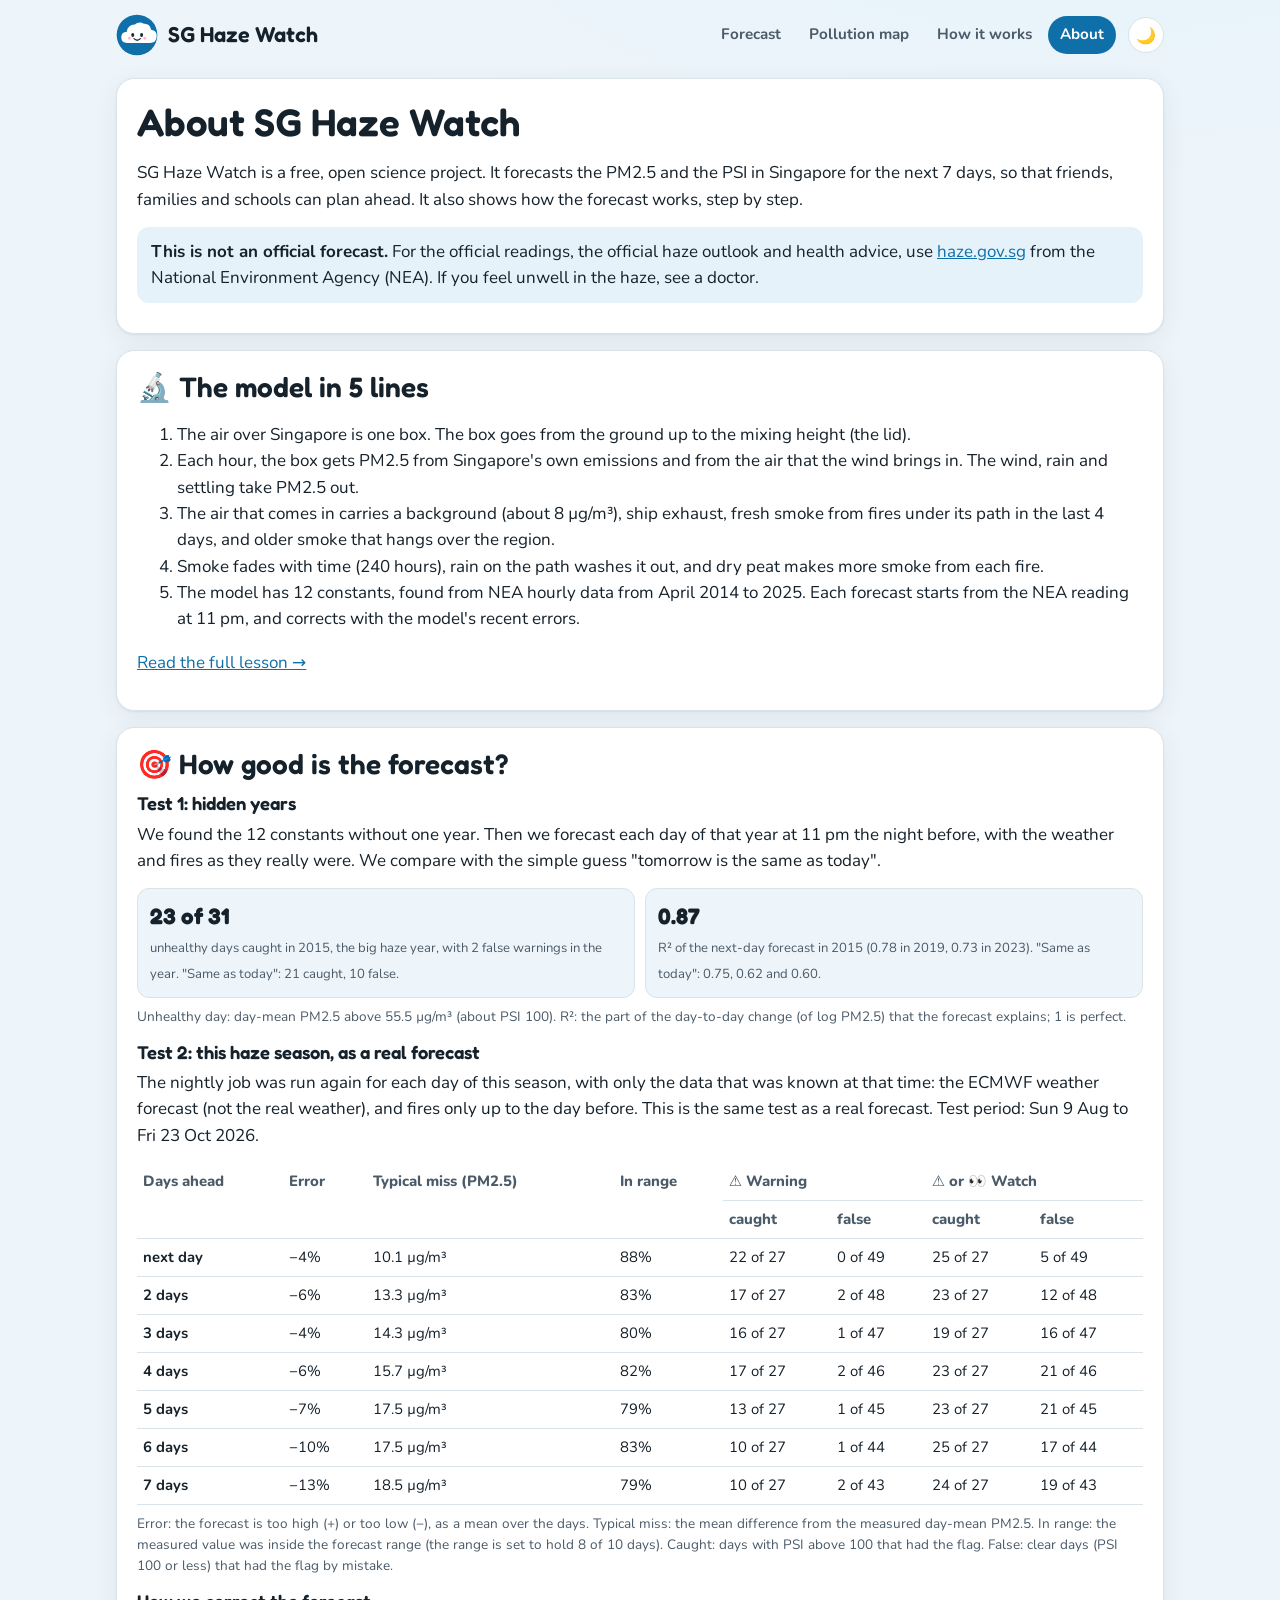
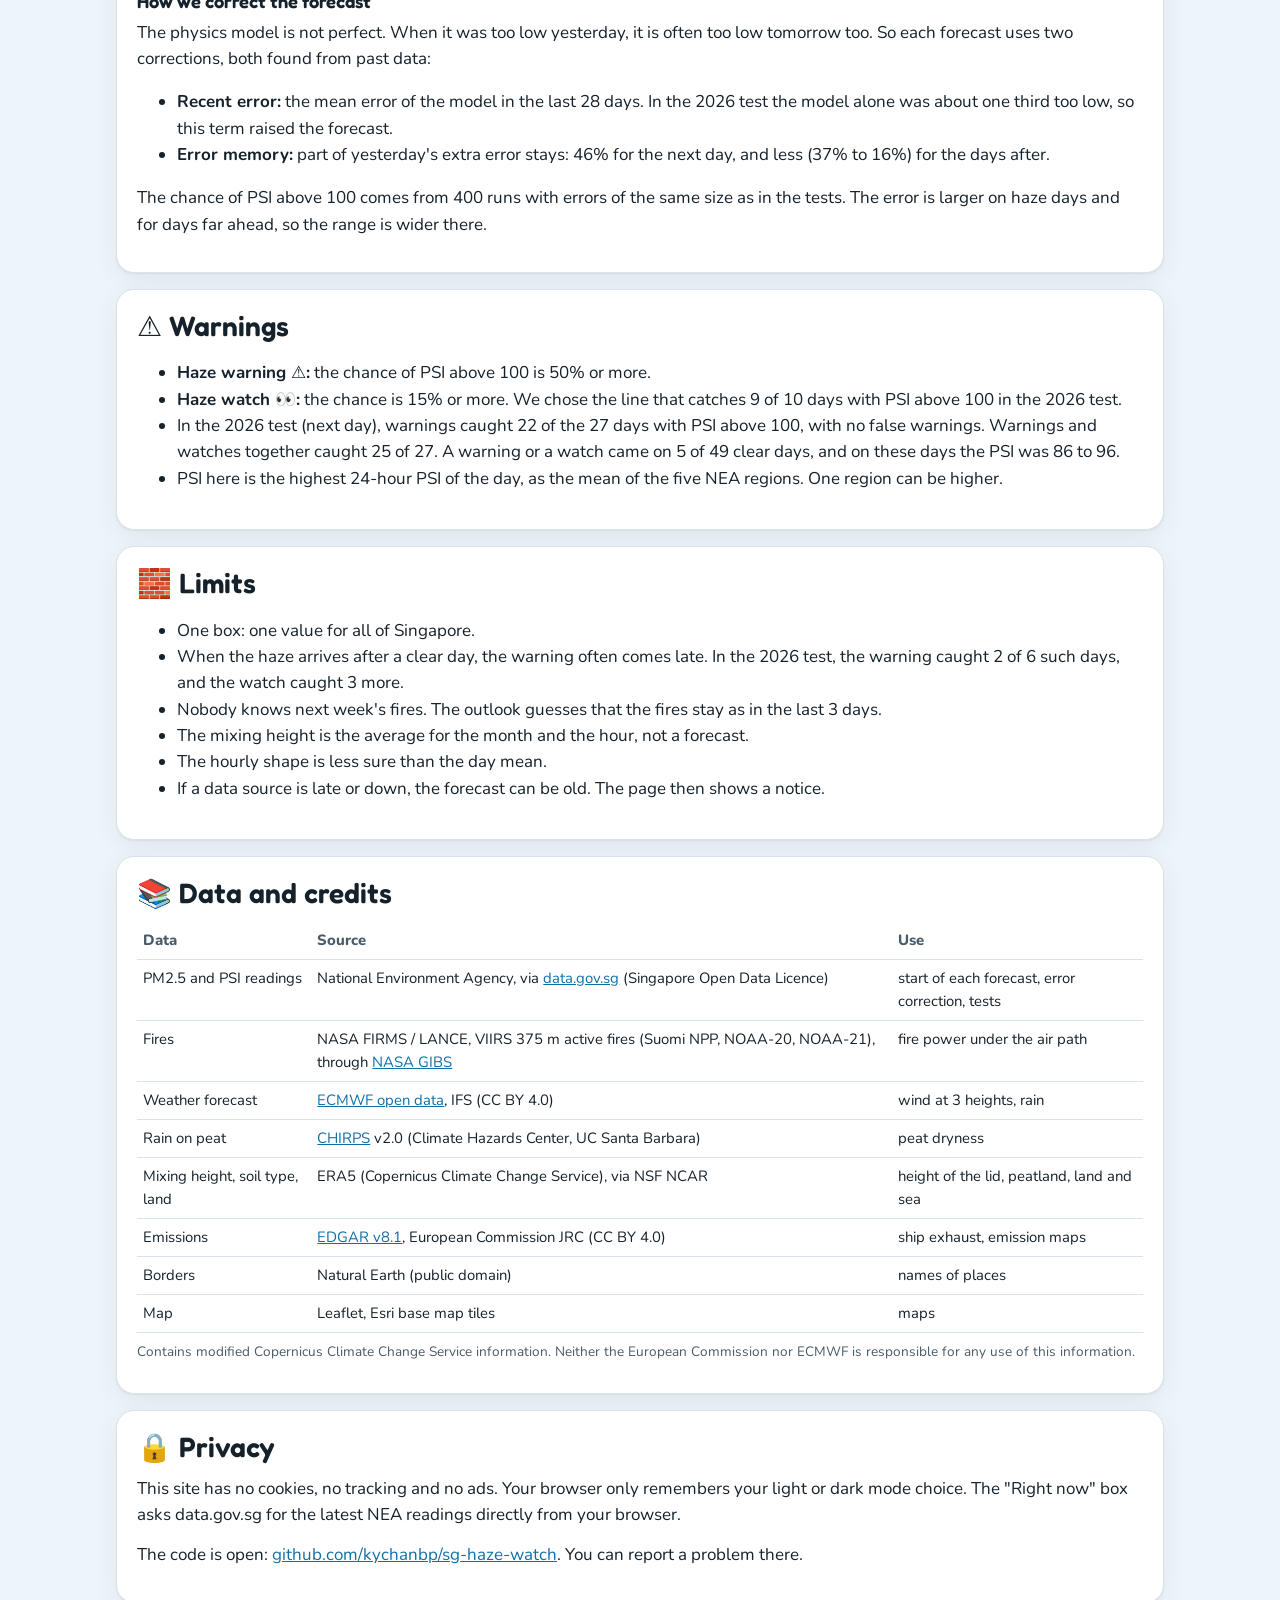
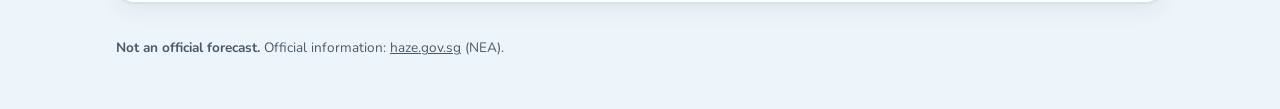
==== site/about.html @ fb923bd1 "Add SG Haze Watch: nightly haze forecast site for Singapore A static website and a nightly job that " ====
<!doctype html>
<html lang="en">
<head>
<meta charset="utf-8">
<meta name="viewport" content="width=device-width, initial-scale=1">
<title>About · SG Haze Watch</title>
<meta name="description" content="About SG Haze Watch: the data, the physics model, how good the forecast is, and its limits.">
<meta property="og:title" content="About SG Haze Watch">
<meta property="og:image" content="https://kychanbp.github.io/sg-haze-watch/data/og.png">
<meta name="theme-color" content="#0f6fa8">
<link rel="icon" href="assets/icon.svg" type="image/svg+xml">
<link rel="manifest" href="manifest.webmanifest">
<link rel="preconnect" href="https://fonts.googleapis.com">
<link rel="preconnect" href="https://fonts.gstatic.com" crossorigin>
<link href="https://fonts.googleapis.com/css2?family=Fredoka:wght@500;600&family=Nunito:wght@400;600;700;800&display=swap" rel="stylesheet">
<link rel="stylesheet" href="assets/style.css">
</head>
<body>
<div class="wrap">
  <header class="top">
    <a class="logo" href="./"><img src="assets/icon.svg" alt="" width="42" height="42"><b>SG Haze Watch</b></a>
    <nav class="nav">
      <a href="./">Forecast</a>
      <a href="map.html">Pollution map</a>
      <a href="learn.html">How it works</a>
      <a href="about.html" class="on">About</a>
    </nav>
    <button class="theme-btn" type="button" aria-label="Switch light or dark mode">🌙</button>
  </header>

  <main>
    <section class="card">
      <h1>About SG Haze Watch</h1>
      <p>SG Haze Watch is a free, open science project. It forecasts the PM2.5 and the PSI in Singapore for the next 7 days, so that friends, families and schools can plan ahead. It also shows how the forecast works, step by step.</p>
      <div class="callout"><b>This is not an official forecast.</b> For the official readings, the official haze outlook and health advice, use <a href="https://www.haze.gov.sg/">haze.gov.sg</a> from the National Environment Agency (NEA). If you feel unwell in the haze, see a doctor.</div>
    </section>

    <section class="card">
      <h2>🔬 The model in 5 lines</h2>
      <ol>
        <li>The air over Singapore is one box. The box goes from the ground up to the mixing height (the lid).</li>
        <li>Each hour, the box gets PM2.5 from Singapore's own emissions and from the air that the wind brings in. The wind, rain and settling take PM2.5 out.</li>
        <li>The air that comes in carries a background (about 8 µg/m³), ship exhaust, fresh smoke from fires under its path in the last 4 days, and older smoke that hangs over the region.</li>
        <li>Smoke fades with time (240 hours), rain on the path washes it out, and dry peat makes more smoke from each fire.</li>
        <li>The model has 12 constants, found from NEA hourly data from April 2014 to 2025. Each forecast starts from the NEA reading at 11 pm, and corrects with the model's recent errors.</li>
      </ol>
      <p><a href="learn.html">Read the full lesson →</a></p>
    </section>

    <section class="card" id="skill">
      <h2>🎯 How good is the forecast?</h2>
      <h3>Test 1: hidden years</h3>
      <p>We found the 12 constants without one year. Then we forecast each day of that year at 11 pm the night before, with the weather and fires as they really were. We compare with the simple guess "tomorrow is the same as today".</p>
      <div class="kv">
        <div><b>23 of 31</b><span>unhealthy days caught in 2015, the big haze year, with 2 false warnings in the year. "Same as today": 21 caught, 10 false.</span></div>
        <div><b>0.87</b><span>R² of the next-day forecast in 2015 (0.78 in 2019, 0.73 in 2023). "Same as today": 0.75, 0.62 and 0.60.</span></div>
      </div>
      <p class="small" style="margin-top:8px">Unhealthy day: day-mean PM2.5 above 55.5 µg/m³ (about PSI 100). R²: the part of the day-to-day change (of log PM2.5) that the forecast explains; 1 is perfect.</p>
      <h3 style="margin-top:14px">Test 2: this haze season, as a real forecast</h3>
      <p id="skill-intro">The nightly job was run again for each day of this season, with only the data that was known at that time: the ECMWF weather forecast (not the real weather), and fires only up to the day before. This is the same test as a real forecast.</p>
      <div class="tablewrap"><table class="simple" id="skill-table"><tr><td>Loading…</td></tr></table></div>
      <p class="small" style="margin-top:8px">Error: the forecast is too high (+) or too low (−), as a mean over the days. Typical miss: the mean difference from the measured day-mean PM2.5. In range: the measured value was inside the forecast range (the range is set to hold 8 of 10 days). Caught: days with PSI above 100 that had the flag. False: clear days (PSI 100 or less) that had the flag by mistake.</p>
      <h3 style="margin-top:14px">How we correct the forecast</h3>
      <p>The physics model is not perfect. When it was too low yesterday, it is often too low tomorrow too. So each forecast uses two corrections, both found from past data:</p>
      <ul>
        <li><b>Recent error:</b> the mean error of the model in the last 28 days. In the 2026 test the model alone was about one third too low, so this term raised the forecast.</li>
        <li><b>Error memory:</b> part of yesterday's extra error stays: 46% for the next day, and less (37% to 16%) for the days after.</li>
      </ul>
      <p>The chance of PSI above 100 comes from 400 runs with errors of the same size as in the tests. The error is larger on haze days and for days far ahead, so the range is wider there.</p>
    </section>

    <section class="card">
      <h2>⚠️ Warnings</h2>
      <ul>
        <li><b>Haze warning ⚠️:</b> the chance of PSI above 100 is 50% or more.</li>
        <li><b>Haze watch 👀:</b> the chance is <span id="pwatch">15%</span> or more. We chose the line that catches 9 of 10 days with PSI above 100 in the 2026 test.</li>
        <li id="flag-test" hidden></li>
        <li>PSI here is the highest 24-hour PSI of the day, as the mean of the five NEA regions. One region can be higher.</li>
      </ul>
    </section>

    <section class="card">
      <h2>🧱 Limits</h2>
      <ul>
        <li>One box: one value for all of Singapore.</li>
        <li id="onset">When the haze arrives after a clear day, the warning often comes late.</li>
        <li>Nobody knows next week's fires. The outlook guesses that the fires stay as in the last 3 days.</li>
        <li>The mixing height is the average for the month and the hour, not a forecast.</li>
        <li>The hourly shape is less sure than the day mean.</li>
        <li>If a data source is late or down, the forecast can be old. The page then shows a notice.</li>
      </ul>
    </section>

    <section class="card">
      <h2>📚 Data and credits</h2>
      <div class="tablewrap"><table class="simple">
        <tr><th>Data</th><th>Source</th><th>Use</th></tr>
        <tr><td>PM2.5 and PSI readings</td><td>National Environment Agency, via <a href="https://data.gov.sg">data.gov.sg</a> (Singapore Open Data Licence)</td><td>start of each forecast, error correction, tests</td></tr>
        <tr><td>Fires</td><td>NASA FIRMS / LANCE, VIIRS 375 m active fires (Suomi NPP, NOAA-20, NOAA-21), through <a href="https://earthdata.nasa.gov/gibs">NASA GIBS</a></td><td>fire power under the air path</td></tr>
        <tr><td>Weather forecast</td><td><a href="https://www.ecmwf.int/en/forecasts/datasets/open-data">ECMWF open data</a>, IFS (CC BY 4.0)</td><td>wind at 3 heights, rain</td></tr>
        <tr><td>Rain on peat</td><td><a href="https://www.chc.ucsb.edu/data/chirps">CHIRPS</a> v2.0 (Climate Hazards Center, UC Santa Barbara)</td><td>peat dryness</td></tr>
        <tr><td>Mixing height, soil type, land</td><td>ERA5 (Copernicus Climate Change Service), via NSF NCAR</td><td>height of the lid, peatland, land and sea</td></tr>
        <tr><td>Emissions</td><td><a href="https://edgar.jrc.ec.europa.eu/">EDGAR v8.1</a>, European Commission JRC (CC BY 4.0)</td><td>ship exhaust, emission maps</td></tr>
        <tr><td>Borders</td><td>Natural Earth (public domain)</td><td>names of places</td></tr>
        <tr><td>Map</td><td>Leaflet, Esri base map tiles</td><td>maps</td></tr>
      </table></div>
      <p class="small" style="margin-top:8px">Contains modified Copernicus Climate Change Service information. Neither the European Commission nor ECMWF is responsible for any use of this information.</p>
    </section>

    <section class="card">
      <h2>🔒 Privacy</h2>
      <p>This site has no cookies, no tracking and no ads. Your browser only remembers your light or dark mode choice. The "Right now" box asks data.gov.sg for the latest NEA readings directly from your browser.</p>
      <p>The code is open: <a href="https://github.com/kychanbp/sg-haze-watch">github.com/kychanbp/sg-haze-watch</a>. You can report a problem there.</p>
    </section>
  </main>

  <footer class="foot"><p><b>Not an official forecast.</b> Official information: <a href="https://www.haze.gov.sg/">haze.gov.sg</a> (NEA).</p></footer>
</div>
<script src="assets/common.js"></script>
<script src="assets/about.js"></script>
</body>
</html>
---- site/assets/style.css ----
/* SG Haze Watch: shared styles. Colour tokens first; dark mode follows the device, or data-theme on <html>. */
:root {
  --bg: #eef5fa;
  --bg2: #ffffff;
  --card: #ffffff;
  --ink: #15212b;
  --ink2: #4a5a68;
  --ink3: #7b8b98;
  --line: #d9e3ea;
  --brand: #0f6fa8;
  --brand2: #e6f2fa;
  --good: #2e9e5b;
  --moderate: #d9a21b;
  --unhealthy: #e8702a;
  --very-unhealthy: #d23a3a;
  --hazardous: #7d3cc8;
  --fresh: #e8702a;
  --old: #b5651d;
  --local: #6c5ce7;
  --ship: #1e88c7;
  --background: #9aa8b3;
  --shadow: 0 1px 2px rgba(20, 40, 60, .06), 0 6px 24px rgba(20, 40, 60, .07);
  --radius: 18px;
  --font-head: "Fredoka", "Nunito", system-ui, sans-serif;
  --font-body: "Nunito", system-ui, -apple-system, "Segoe UI", sans-serif;
  color-scheme: light;
}
@media (prefers-color-scheme: dark) {
  :root:not([data-theme="light"]) {
    --bg: #0d1620; --bg2: #121e2a; --card: #16232f; --ink: #e8eef3; --ink2: #b3c0cb; --ink3: #8596a4;
    --line: #26384a; --brand: #5bb6ea; --brand2: #15324a; --background: #6f808e;
    --shadow: 0 1px 2px rgba(0, 0, 0, .3), 0 6px 24px rgba(0, 0, 0, .25); color-scheme: dark;
  }
}
:root[data-theme="dark"] {
  --bg: #0d1620; --bg2: #121e2a; --card: #16232f; --ink: #e8eef3; --ink2: #b3c0cb; --ink3: #8596a4;
  --line: #26384a; --brand: #5bb6ea; --brand2: #15324a; --background: #6f808e;
  --shadow: 0 1px 2px rgba(0, 0, 0, .3), 0 6px 24px rgba(0, 0, 0, .25); color-scheme: dark;
}

* { box-sizing: border-box; }
html { -webkit-text-size-adjust: 100%; }
body {
  margin: 0; background: var(--bg); color: var(--ink); font-family: var(--font-body); font-size: 17px; line-height: 1.55;
  background-image: radial-gradient(1200px 500px at 85% -120px, var(--brand2), transparent 70%);
  background-repeat: no-repeat;
}
a { color: var(--brand); }
h1, h2, h3 { font-family: var(--font-head); font-weight: 600; line-height: 1.2; margin: 0 0 .4em; }
h1 { font-size: clamp(1.7rem, 4.5vw, 2.4rem); }
h2 { font-size: clamp(1.3rem, 3.4vw, 1.75rem); }
h3 { font-size: 1.15rem; }
p { margin: 0 0 .8em; }
small, .small { font-size: .85rem; color: var(--ink2); }
.muted { color: var(--ink2); }
.wrap { max-width: 1080px; margin: 0 auto; padding: 0 16px; }

/* header and nav */
.top { display: flex; align-items: center; gap: 12px; padding: 14px 0 6px; flex-wrap: wrap; }
.logo { display: flex; align-items: center; gap: 10px; text-decoration: none; color: var(--ink); }
.logo svg { width: 42px; height: 42px; }
.logo b { font-family: var(--font-head); font-size: 1.35rem; font-weight: 600; }
.nav { margin-left: auto; display: flex; gap: 4px; flex-wrap: wrap; }
.nav a { text-decoration: none; color: var(--ink2); padding: 7px 12px; border-radius: 999px; font-weight: 700; font-size: .95rem; }
.nav a:hover { background: var(--brand2); color: var(--brand); }
.nav a.on { background: var(--brand); color: #fff; }
.theme-btn { border: 1px solid var(--line); background: var(--card); color: var(--ink2); border-radius: 999px; width: 36px; height: 36px; cursor: pointer; font-size: 1rem; }

/* cards */
.card { background: var(--card); border-radius: var(--radius); box-shadow: var(--shadow); padding: 20px; margin: 16px 0; border: 1px solid var(--line); }
.card h2 { display: flex; align-items: center; gap: 8px; }
.grid2 { display: grid; grid-template-columns: 1fr 1fr; gap: 16px; }
@media (max-width: 760px) { .grid2 { grid-template-columns: 1fr; } }
.kicker { font-size: .8rem; font-weight: 800; letter-spacing: .08em; text-transform: uppercase; color: var(--ink3); margin-bottom: 4px; }

/* hero */
.hero { display: grid; grid-template-columns: 200px 1fr; gap: 22px; align-items: center; }
@media (max-width: 640px) { .hero { grid-template-columns: 1fr; text-align: center; } .hero .mascot { margin: 0 auto; } }
.mascot { width: 190px; height: 190px; }
.mascot svg { width: 100%; height: 100%; overflow: visible; }
.bignum { font-family: var(--font-head); font-size: clamp(3.4rem, 11vw, 5.2rem); font-weight: 600; line-height: 1; }
.pill { display: inline-block; padding: 4px 12px; border-radius: 999px; font-weight: 800; font-size: .9rem; color: #fff; }
.b-good { background: var(--good); } .b-moderate { background: var(--moderate); } .b-unhealthy { background: var(--unhealthy); }
.b-very-unhealthy { background: var(--very-unhealthy); } .b-hazardous { background: var(--hazardous); }
.t-good { color: var(--good); } .t-moderate { color: var(--moderate); } .t-unhealthy { color: var(--unhealthy); }
.t-very-unhealthy { color: var(--very-unhealthy); } .t-hazardous { color: var(--hazardous); }
.facts { display: flex; flex-wrap: wrap; gap: 8px 18px; margin: 10px 0 4px; color: var(--ink2); }
.facts b { color: var(--ink); }
@media (max-width: 640px) { .facts { justify-content: center; } }

/* warning banner */
.banner { border-radius: 14px; padding: 14px 16px; margin: 14px 0 0; display: flex; gap: 12px; align-items: flex-start; font-weight: 600; }
.banner .ico { font-size: 1.6rem; line-height: 1; }
.banner.warn { background: color-mix(in srgb, var(--unhealthy) 16%, var(--card)); border: 2px solid var(--unhealthy); }
.banner.watch { background: color-mix(in srgb, var(--moderate) 16%, var(--card)); border: 2px solid var(--moderate); }
.banner.none { background: color-mix(in srgb, var(--good) 12%, var(--card)); border: 2px solid var(--good); }
.banner p { margin: 2px 0 0; font-weight: 500; }

/* chance meter */
.meter { height: 14px; border-radius: 999px; background: var(--brand2); overflow: hidden; position: relative; }
.meter > i { position: absolute; left: 0; top: 0; bottom: 0; border-radius: 999px; }
.meter-row { display: grid; grid-template-columns: auto 1fr auto; gap: 10px; align-items: center; margin-top: 10px; }

/* buttons */
.btn { display: inline-flex; align-items: center; gap: 6px; border: 0; border-radius: 999px; padding: 9px 16px; font-weight: 800; font-family: var(--font-body); font-size: .95rem; cursor: pointer; text-decoration: none; }
.btn.primary { background: var(--brand); color: #fff; }
.btn.ghost { background: var(--brand2); color: var(--brand); }
.btns { display: flex; gap: 8px; flex-wrap: wrap; margin-top: 14px; }
@media (max-width: 640px) { .btns { justify-content: center; } }

/* now strip */
.now { display: flex; flex-wrap: wrap; gap: 10px; align-items: center; }
.reg { background: var(--bg); border: 1px solid var(--line); border-radius: 12px; padding: 6px 10px; min-width: 92px; text-align: center; }
.reg b { display: block; font-family: var(--font-head); font-size: 1.35rem; }
.reg span { font-size: .78rem; color: var(--ink2); text-transform: capitalize; }

/* 7-day outlook */
.days { display: grid; grid-template-columns: repeat(7, minmax(118px, 1fr)); gap: 10px; overflow-x: auto; padding-bottom: 6px; scroll-snap-type: x mandatory; }
.day { background: var(--bg); border: 1px solid var(--line); border-radius: 14px; padding: 12px 10px; text-align: center; scroll-snap-align: start; position: relative; }
.day.sel { outline: 3px solid var(--brand); }
.day .dname { font-weight: 800; }
.day .ddate { font-size: .8rem; color: var(--ink2); }
.day .mini { width: 64px; height: 64px; margin: 6px auto 2px; }
.day .psi { font-family: var(--font-head); font-size: 1.7rem; font-weight: 600; line-height: 1.1; }
.day .range { font-size: .78rem; color: var(--ink2); }
.day .chance { font-size: .8rem; margin-top: 6px; }
.day .stars { font-size: .7rem; letter-spacing: 1px; color: var(--moderate); margin-top: 4px; }
.day .flag { position: absolute; top: 8px; right: 8px; font-size: .95rem; }
.bar { height: 8px; border-radius: 999px; background: var(--line); margin: 8px 4px 2px; position: relative; }
.bar i { position: absolute; top: 0; bottom: 0; border-radius: 999px; }
.bar b { position: absolute; top: -3px; width: 4px; height: 14px; background: var(--ink); border-radius: 2px; }

/* parts bar */
.parts { display: flex; height: 26px; border-radius: 999px; overflow: hidden; margin: 10px 0; }
.parts i { display: block; height: 100%; }
.legend { display: flex; flex-wrap: wrap; gap: 6px 14px; font-size: .9rem; }
.legend span { display: inline-flex; align-items: center; gap: 6px; }
.legend i { width: 12px; height: 12px; border-radius: 3px; display: inline-block; }

/* charts */
.chart { width: 100%; height: auto; display: block; }
.chart text { font-family: var(--font-body); font-size: 11px; }
.chart text:not([fill]) { fill: var(--ink2); }
.chart .axis line, .chart .axis path { stroke: var(--line); }
.tip { position: fixed; pointer-events: none; background: var(--ink); color: var(--bg2); padding: 6px 9px; border-radius: 8px; font-size: .82rem; z-index: 50; opacity: 0; transition: opacity .1s; max-width: 260px; }

/* map */
.mapbox { height: 420px; border-radius: 14px; overflow: hidden; border: 1px solid var(--line); }
.leaflet-container { font-family: var(--font-body); background: var(--bg2); }
.layer-list { display: grid; gap: 6px; }
.layer-list label { display: flex; gap: 8px; align-items: flex-start; background: var(--bg); border: 1px solid var(--line); border-radius: 12px; padding: 8px 10px; cursor: pointer; }
.layer-list input { margin-top: 5px; }
.layer-list b { display: block; }
.layer-list small { display: none; }
.layer-list label.on small { display: block; }
@media (min-width: 861px) { .mapgrid aside.layer-list { max-height: min(72vh, 620px); overflow-y: auto; padding-right: 4px; } }

/* learn page */
.lesson { counter-reset: step; }
.lesson .card > h2::before { counter-increment: step; content: counter(step); display: inline-grid; place-items: center; width: 34px; height: 34px; border-radius: 50%; background: var(--brand); color: #fff; font-size: 1rem; flex: none; }
.eq { font-family: "Cambria Math", "STIX Two Math", Georgia, serif; font-size: 1.15rem; background: var(--bg); border: 1px solid var(--line); border-radius: 12px; padding: 12px 14px; overflow-x: auto; white-space: nowrap; }
.term { border-radius: 6px; padding: 0 4px; }
.slider { display: grid; grid-template-columns: 150px 1fr 70px; gap: 10px; align-items: center; margin: 6px 0; }
@media (max-width: 560px) { .slider { grid-template-columns: 1fr 70px; } .slider label { grid-column: 1 / -1; } }
.slider input[type=range] { width: 100%; accent-color: var(--brand); }
.slider output { font-weight: 800; text-align: right; }
.quiz .q { margin: 12px 0; }
.quiz button { margin: 4px 6px 4px 0; border: 1px solid var(--line); background: var(--bg); color: var(--ink); border-radius: 10px; padding: 7px 12px; cursor: pointer; font-family: var(--font-body); font-size: .95rem; }
.quiz button.ok { background: color-mix(in srgb, var(--good) 22%, var(--card)); border-color: var(--good); }
.quiz button.no { background: color-mix(in srgb, var(--very-unhealthy) 18%, var(--card)); border-color: var(--very-unhealthy); }
.quiz .why { display: none; color: var(--ink2); font-size: .92rem; }
.quiz .q.done .why { display: block; }
table.simple { border-collapse: collapse; width: 100%; font-size: .93rem; }
table.simple th, table.simple td { border-bottom: 1px solid var(--line); padding: 7px 6px; text-align: left; vertical-align: top; }
table.simple th { color: var(--ink2); font-weight: 800; }
.tablewrap { overflow-x: auto; }
#skill-table td { white-space: nowrap; }
.callout { background: var(--brand2); border-radius: 12px; padding: 12px 14px; margin: 10px 0; }
.foot { color: var(--ink2); font-size: .85rem; padding: 18px 0 40px; }
.foot a { color: var(--ink2); }
.stale { background: color-mix(in srgb, var(--moderate) 18%, var(--card)); border: 1px solid var(--moderate); border-radius: 12px; padding: 8px 12px; margin-top: 10px; font-size: .92rem; display: none; }
.sr { position: absolute; width: 1px; height: 1px; overflow: hidden; clip: rect(0 0 0 0); }

/* pollution map page */
.mapgrid { display: grid; grid-template-columns: 1fr 300px; gap: 14px; align-items: start; }
@media (max-width: 860px) { .mapgrid { grid-template-columns: 1fr; } }
.mapgrid .mapbox { height: min(72vh, 620px); }
@media (max-width: 860px) { .mapgrid .mapbox { height: 430px; } }
.layer-list h3 { font-size: .8rem; font-weight: 800; letter-spacing: .06em; text-transform: uppercase; color: var(--ink3); margin: 8px 0 0; font-family: var(--font-body); }
.layer-list label.on { border-color: var(--brand); background: var(--brand2); }
.layer-list .sw { width: 14px; height: 14px; border-radius: 4px; flex: none; margin-top: 5px; }
.ramp { height: 10px; border-radius: 999px; margin: 6px 0 2px; }
.ramp-lab { display: flex; justify-content: space-between; font-size: .75rem; color: var(--ink2); }
.chips { display: flex; flex-wrap: wrap; gap: 6px; margin: 6px 0 10px; }
.chip { border: 1px solid var(--line); background: var(--bg); color: var(--ink); border-radius: 999px; padding: 5px 12px; font-weight: 700; font-size: .88rem; cursor: pointer; font-family: var(--font-body); }
.chip.on { background: var(--brand); border-color: var(--brand); color: #fff; }
.daylabel { background: var(--card); color: var(--ink); border: 1px solid var(--line); border-radius: 8px; font-weight: 700; padding: 1px 6px; box-shadow: none; }
.daylabel::before { display: none; }
.sideview { width: 100%; height: auto; display: block; color: var(--ink); }
.sideview text { font-family: var(--font-body); }
.sv-ctl { display: flex; align-items: center; gap: 12px; flex-wrap: wrap; margin: 10px 0 4px; }
.sv-ctl input[type=range] { flex: 1; min-width: 160px; accent-color: var(--brand); }
.sv-ctl b { min-width: 52px; font-family: var(--font-head); font-size: 1.2rem; }
.sv-read { display: flex; flex-wrap: wrap; gap: 6px 18px; color: var(--ink2); margin: 4px 0; }
.sv-read b { color: var(--ink); }
.stack { display: grid; grid-template-columns: 74px 1fr 56px; gap: 8px; align-items: center; margin: 5px 0; font-size: .88rem; }
.stack .parts { margin: 0; height: 20px; }
.stack .tot { text-align: right; font-weight: 800; }
.kv { display: grid; grid-template-columns: repeat(auto-fit, minmax(150px, 1fr)); gap: 10px; }
.kv div { background: var(--bg); border: 1px solid var(--line); border-radius: 12px; padding: 10px 12px; }
.kv b { display: block; font-family: var(--font-head); font-size: 1.4rem; }
.kv span { font-size: .82rem; color: var(--ink2); }
.leaflet-image-layer.pix { image-rendering: pixelated; image-rendering: crisp-edges; }

.sv-grid { display: grid; grid-template-columns: 610fr 275fr; gap: 10px; align-items: start; }
@media (max-width: 640px) { .sv-grid { grid-template-columns: 1fr; } .sv-temp { max-width: 230px; margin: 0 auto; } }

/* phones */
@media (max-width: 640px) {
  .top { gap: 8px; }
  .theme-btn { margin-left: auto; }
  .nav { order: 3; width: 100%; margin-left: 0; flex-wrap: nowrap; overflow-x: auto; scrollbar-width: none; }
  .nav a { white-space: nowrap; padding: 6px 9px; font-size: .85rem; }
  .card { padding: 16px; }
  .banner { text-align: left; }
  .chart text { font-size: 16px; }
}
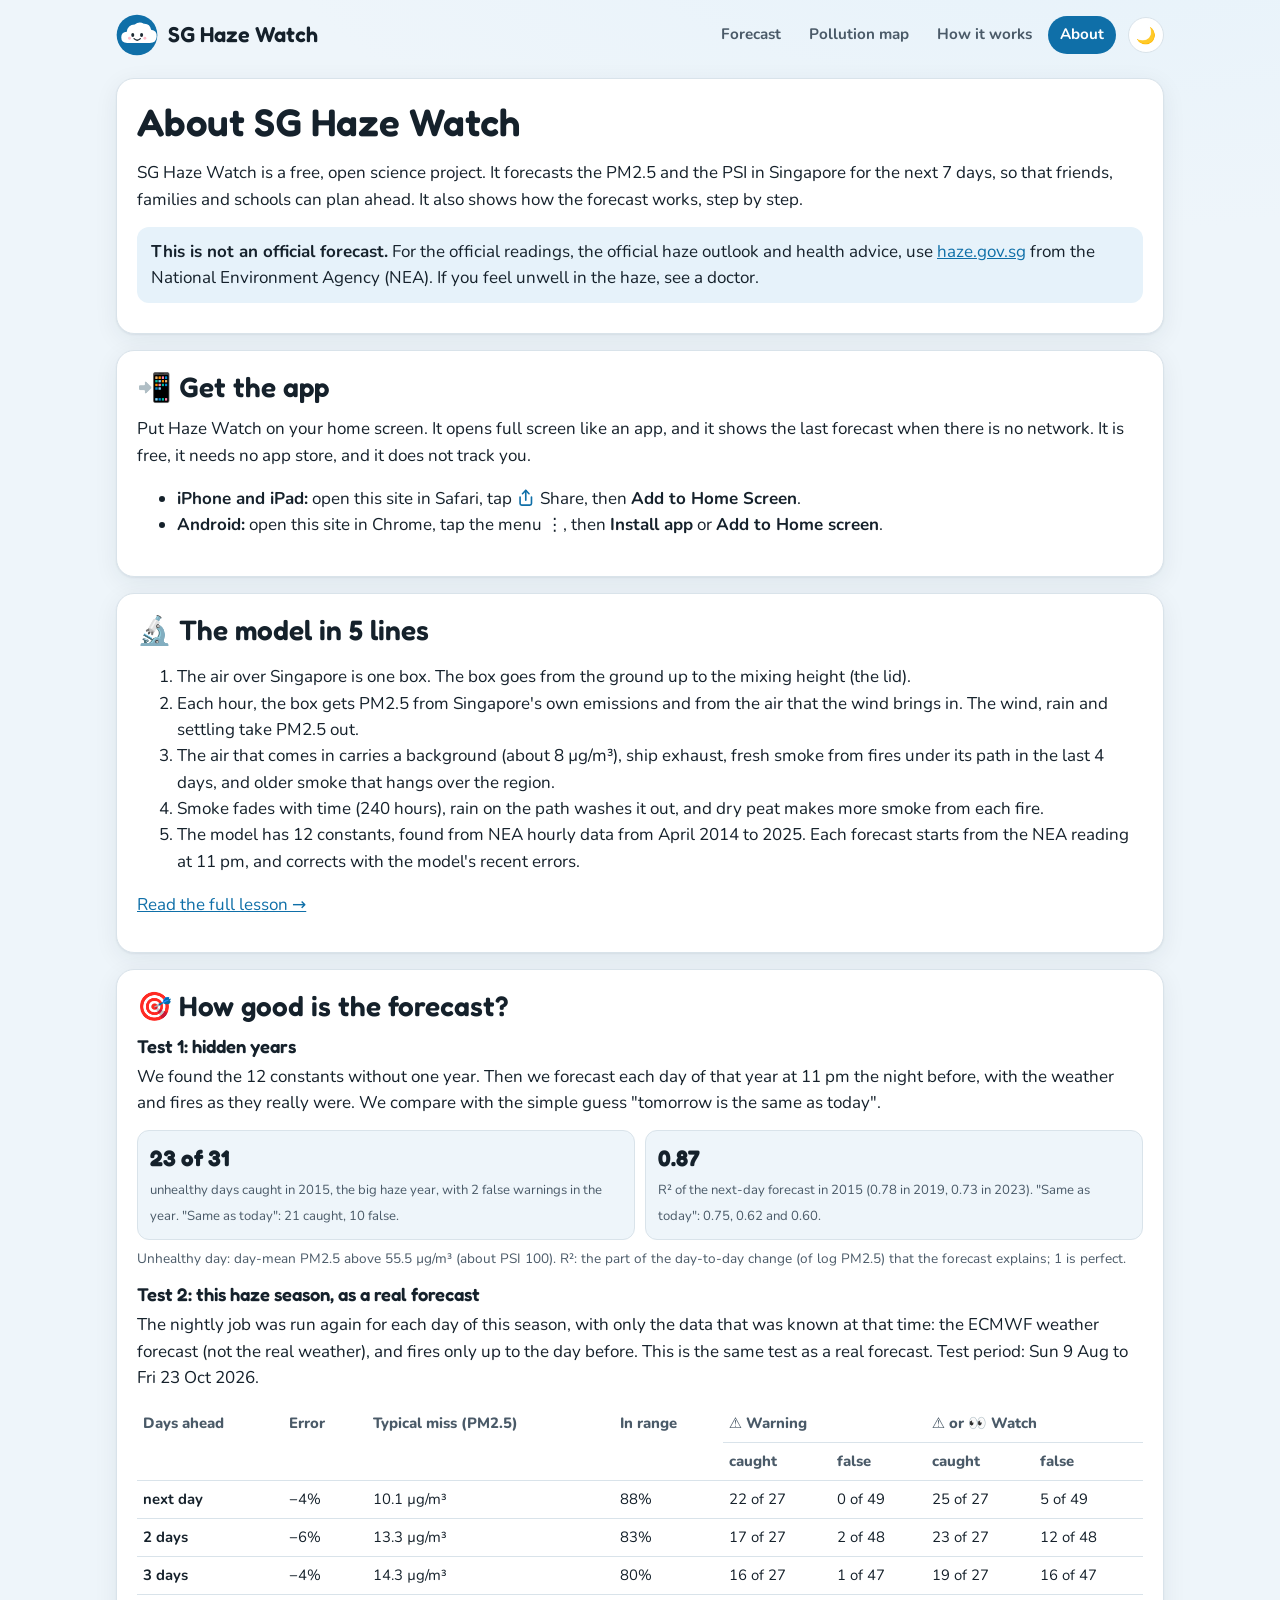
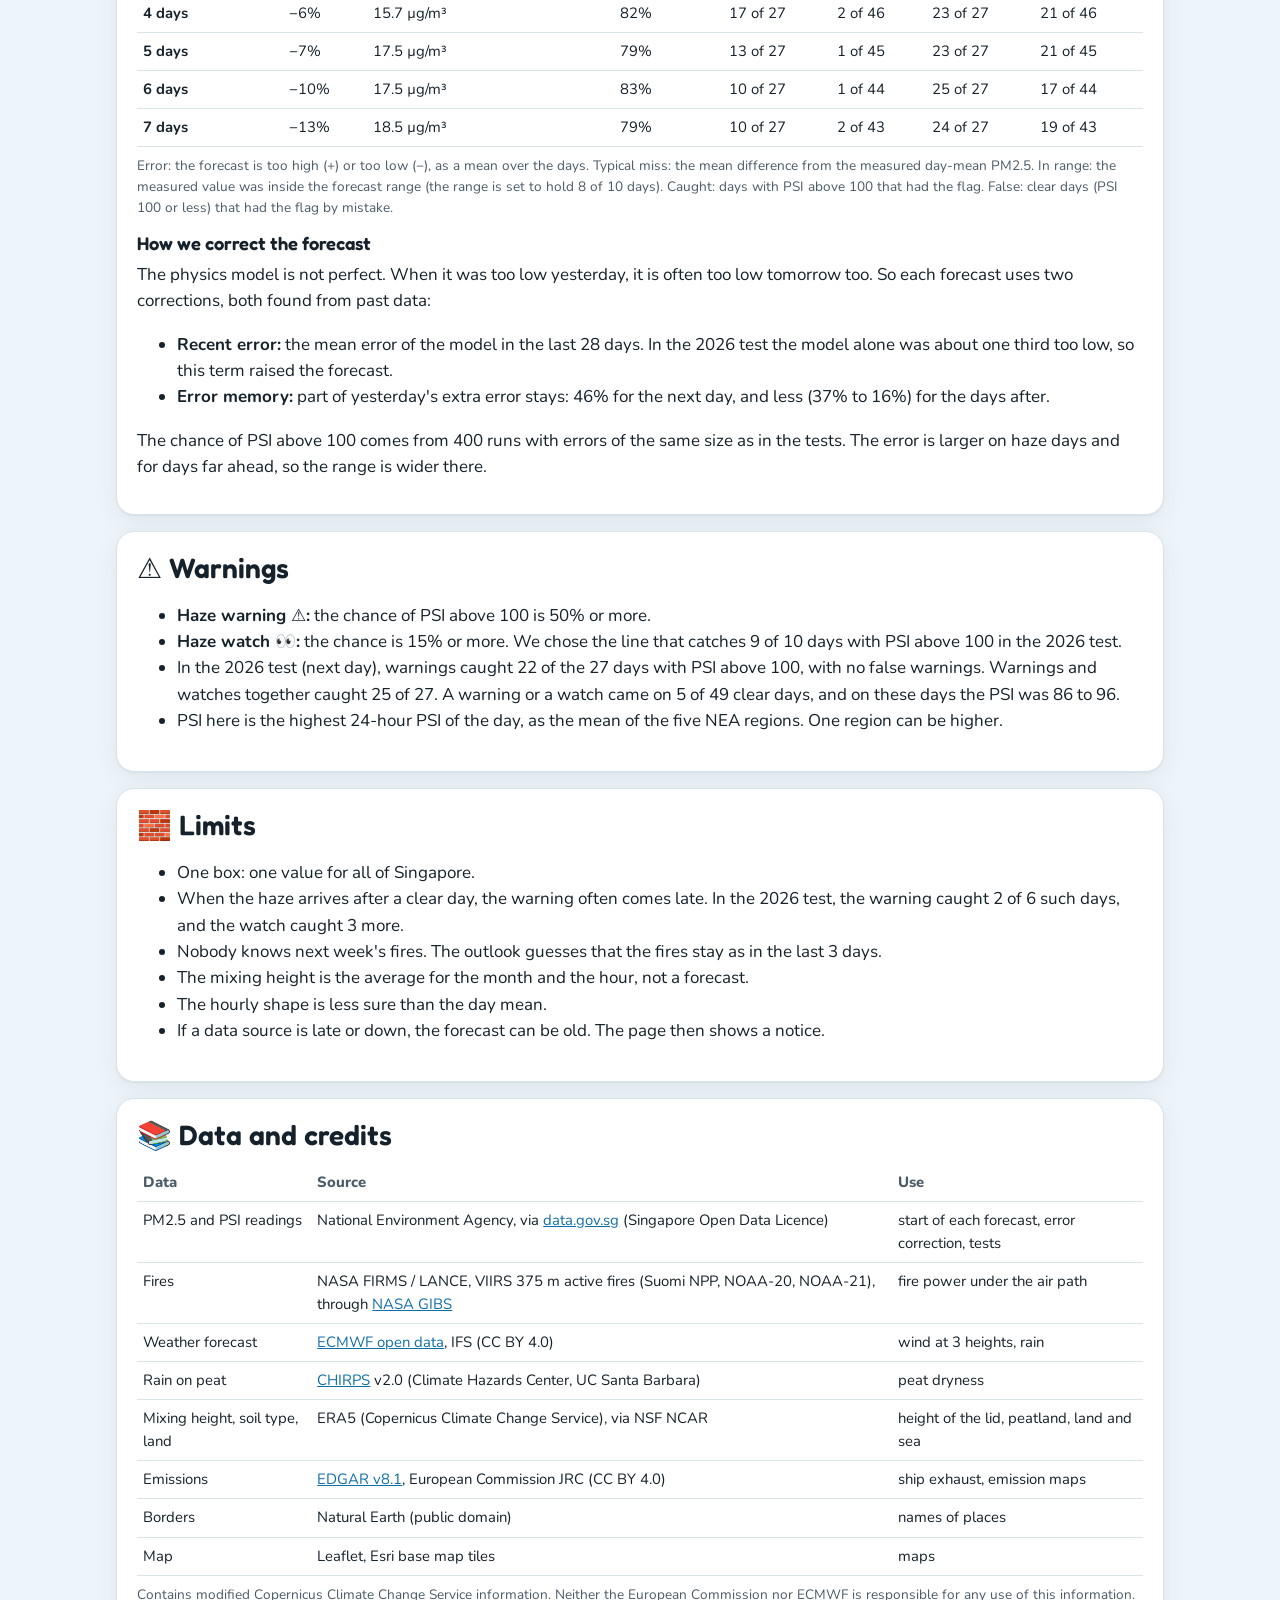
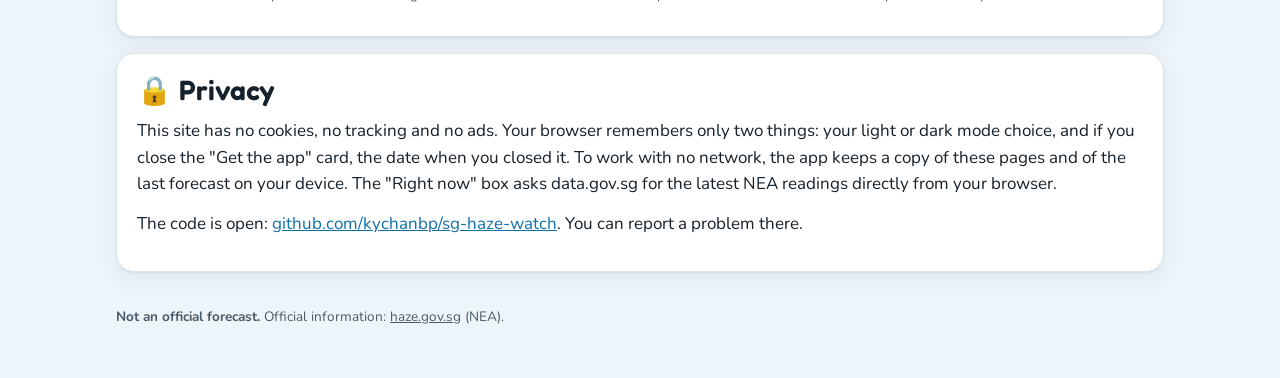
==== commit 0015ad57: "Make the site work like a phone app - Bottom tab bar and a small sticky top bar on phones, with room" ====
--- a/site/about.html
+++ b/site/about.html
@@ -2,12 +2,18 @@
 <html lang="en">
 <head>
 <meta charset="utf-8">
-<meta name="viewport" content="width=device-width, initial-scale=1">
+<meta name="viewport" content="width=device-width, initial-scale=1, viewport-fit=cover">
 <title>About · SG Haze Watch</title>
 <meta name="description" content="About SG Haze Watch: the data, the physics model, how good the forecast is, and its limits.">
 <meta property="og:title" content="About SG Haze Watch">
 <meta property="og:image" content="https://kychanbp.github.io/sg-haze-watch/data/og.png">
-<meta name="theme-color" content="#0f6fa8">
+<meta name="theme-color" content="#eef5fa" media="(prefers-color-scheme: light)">
+<meta name="theme-color" content="#0d1620" media="(prefers-color-scheme: dark)">
+<meta name="mobile-web-app-capable" content="yes">
+<meta name="apple-mobile-web-app-capable" content="yes">
+<meta name="apple-mobile-web-app-title" content="Haze Watch">
+<meta name="apple-mobile-web-app-status-bar-style" content="default">
+<link rel="apple-touch-icon" href="assets/icon-180.png">
 <link rel="icon" href="assets/icon.svg" type="image/svg+xml">
 <link rel="manifest" href="manifest.webmanifest">
 <link rel="preconnect" href="https://fonts.googleapis.com">
@@ -19,11 +25,11 @@
 <div class="wrap">
   <header class="top">
     <a class="logo" href="./"><img src="assets/icon.svg" alt="" width="42" height="42"><b>SG Haze Watch</b></a>
-    <nav class="nav">
+    <nav class="nav" aria-label="Main">
       <a href="./">Forecast</a>
       <a href="map.html">Pollution map</a>
       <a href="learn.html">How it works</a>
-      <a href="about.html" class="on">About</a>
+      <a href="about.html" class="on" aria-current="page">About</a>
     </nav>
     <button class="theme-btn" type="button" aria-label="Switch light or dark mode">🌙</button>
   </header>
@@ -33,6 +39,11 @@
       <h1>About SG Haze Watch</h1>
       <p>SG Haze Watch is a free, open science project. It forecasts the PM2.5 and the PSI in Singapore for the next 7 days, so that friends, families and schools can plan ahead. It also shows how the forecast works, step by step.</p>
       <div class="callout"><b>This is not an official forecast.</b> For the official readings, the official haze outlook and health advice, use <a href="https://www.haze.gov.sg/">haze.gov.sg</a> from the National Environment Agency (NEA). If you feel unwell in the haze, see a doctor.</div>
+    </section>
+
+    <section class="card" id="app">
+      <h2>📲 Get the app</h2>
+      <div id="install-card"></div>
     </section>
 
     <section class="card">
@@ -109,13 +120,19 @@
 
     <section class="card">
       <h2>🔒 Privacy</h2>
-      <p>This site has no cookies, no tracking and no ads. Your browser only remembers your light or dark mode choice. The "Right now" box asks data.gov.sg for the latest NEA readings directly from your browser.</p>
+      <p>This site has no cookies, no tracking and no ads. Your browser remembers only two things: your light or dark mode choice, and if you close the "Get the app" card, the date when you closed it. To work with no network, the app keeps a copy of these pages and of the last forecast on your device. The "Right now" box asks data.gov.sg for the latest NEA readings directly from your browser.</p>
       <p>The code is open: <a href="https://github.com/kychanbp/sg-haze-watch">github.com/kychanbp/sg-haze-watch</a>. You can report a problem there.</p>
     </section>
   </main>
 
   <footer class="foot"><p><b>Not an official forecast.</b> Official information: <a href="https://www.haze.gov.sg/">haze.gov.sg</a> (NEA).</p></footer>
 </div>
+<nav class="tabbar" aria-label="Main">
+  <a href="./"><svg viewBox="0 0 24 24" aria-hidden="true"><path d="M7.5 18.5h9.6a3.6 3.6 0 0 0 .3-7.2 5.2 5.2 0 0 0-10-1.2 4.2 4.2 0 0 0 .1 8.4z"/><path d="M8.5 21.5h7"/></svg><span>Forecast</span></a>
+  <a href="map.html"><svg viewBox="0 0 24 24" aria-hidden="true"><path d="M3 6.5 9 4l6 2.5L21 4v13.5L15 20l-6-2.5L3 20z"/><path d="M9 4v13.5M15 6.5V20"/></svg><span>Map</span></a>
+  <a href="learn.html"><svg viewBox="0 0 24 24" aria-hidden="true"><path d="M12 7c-1.8-1.6-4.6-2.3-8-2v13c3.4-.3 6.2.4 8 2 1.8-1.6 4.6-2.3 8-2V5c-3.4-.3-6.2.4-8 2z"/><path d="M12 7v13"/></svg><span>Learn</span></a>
+  <a href="about.html" aria-current="page"><svg viewBox="0 0 24 24" aria-hidden="true"><circle cx="12" cy="12" r="9"/><path d="M12 11v5.5"/><path d="M12 7.6v.1"/></svg><span>About</span></a>
+</nav>
 <script src="assets/common.js"></script>
 <script src="assets/about.js"></script>
 </body>
--- a/site/assets/style.css
+++ b/site/assets/style.css
@@ -9,6 +9,7 @@
   --line: #d9e3ea;
   --brand: #0f6fa8;
   --brand2: #e6f2fa;
+  --on-brand: #ffffff;
   --good: #2e9e5b;
   --moderate: #d9a21b;
   --unhealthy: #e8702a;
@@ -28,13 +29,13 @@
 @media (prefers-color-scheme: dark) {
   :root:not([data-theme="light"]) {
     --bg: #0d1620; --bg2: #121e2a; --card: #16232f; --ink: #e8eef3; --ink2: #b3c0cb; --ink3: #8596a4;
-    --line: #26384a; --brand: #5bb6ea; --brand2: #15324a; --background: #6f808e;
+    --line: #26384a; --brand: #5bb6ea; --brand2: #15324a; --on-brand: #06121c; --background: #6f808e;
     --shadow: 0 1px 2px rgba(0, 0, 0, .3), 0 6px 24px rgba(0, 0, 0, .25); color-scheme: dark;
   }
 }
 :root[data-theme="dark"] {
   --bg: #0d1620; --bg2: #121e2a; --card: #16232f; --ink: #e8eef3; --ink2: #b3c0cb; --ink3: #8596a4;
-  --line: #26384a; --brand: #5bb6ea; --brand2: #15324a; --background: #6f808e;
+  --line: #26384a; --brand: #5bb6ea; --brand2: #15324a; --on-brand: #06121c; --background: #6f808e;
   --shadow: 0 1px 2px rgba(0, 0, 0, .3), 0 6px 24px rgba(0, 0, 0, .25); color-scheme: dark;
 }
 
@@ -63,25 +64,26 @@
 .nav { margin-left: auto; display: flex; gap: 4px; flex-wrap: wrap; }
 .nav a { text-decoration: none; color: var(--ink2); padding: 7px 12px; border-radius: 999px; font-weight: 700; font-size: .95rem; }
 .nav a:hover { background: var(--brand2); color: var(--brand); }
-.nav a.on { background: var(--brand); color: #fff; }
+.nav a.on { background: var(--brand); color: var(--on-brand); }
 .theme-btn { border: 1px solid var(--line); background: var(--card); color: var(--ink2); border-radius: 999px; width: 36px; height: 36px; cursor: pointer; font-size: 1rem; }
 
 /* cards */
 .card { background: var(--card); border-radius: var(--radius); box-shadow: var(--shadow); padding: 20px; margin: 16px 0; border: 1px solid var(--line); }
 .card h2 { display: flex; align-items: center; gap: 8px; }
-.grid2 { display: grid; grid-template-columns: 1fr 1fr; gap: 16px; }
-@media (max-width: 760px) { .grid2 { grid-template-columns: 1fr; } }
+.grid2 { display: grid; grid-template-columns: minmax(0, 1fr) minmax(0, 1fr); gap: 16px; }
+@media (max-width: 760px) { .grid2 { grid-template-columns: minmax(0, 1fr); } }
 .kicker { font-size: .8rem; font-weight: 800; letter-spacing: .08em; text-transform: uppercase; color: var(--ink3); margin-bottom: 4px; }
 
 /* hero */
 .hero { display: grid; grid-template-columns: 200px 1fr; gap: 22px; align-items: center; }
-@media (max-width: 640px) { .hero { grid-template-columns: 1fr; text-align: center; } .hero .mascot { margin: 0 auto; } }
+@media (max-width: 640px) { .hero { grid-template-columns: 1fr; gap: 6px; text-align: center; } .hero .mascot { margin: 0 auto; width: 120px; height: 120px; } }
 .mascot { width: 190px; height: 190px; }
 .mascot svg { width: 100%; height: 100%; overflow: visible; }
 .bignum { font-family: var(--font-head); font-size: clamp(3.4rem, 11vw, 5.2rem); font-weight: 600; line-height: 1; }
 .pill { display: inline-block; padding: 4px 12px; border-radius: 999px; font-weight: 800; font-size: .9rem; color: #fff; }
 .b-good { background: var(--good); } .b-moderate { background: var(--moderate); } .b-unhealthy { background: var(--unhealthy); }
 .b-very-unhealthy { background: var(--very-unhealthy); } .b-hazardous { background: var(--hazardous); }
+.pill.b-moderate { color: #2b2100; }
 .t-good { color: var(--good); } .t-moderate { color: var(--moderate); } .t-unhealthy { color: var(--unhealthy); }
 .t-very-unhealthy { color: var(--very-unhealthy); } .t-hazardous { color: var(--hazardous); }
 .facts { display: flex; flex-wrap: wrap; gap: 8px 18px; margin: 10px 0 4px; color: var(--ink2); }
@@ -103,7 +105,7 @@
 
 /* buttons */
 .btn { display: inline-flex; align-items: center; gap: 6px; border: 0; border-radius: 999px; padding: 9px 16px; font-weight: 800; font-family: var(--font-body); font-size: .95rem; cursor: pointer; text-decoration: none; }
-.btn.primary { background: var(--brand); color: #fff; }
+.btn.primary { background: var(--brand); color: var(--on-brand); }
 .btn.ghost { background: var(--brand2); color: var(--brand); }
 .btns { display: flex; gap: 8px; flex-wrap: wrap; margin-top: 14px; }
 @media (max-width: 640px) { .btns { justify-content: center; } }
@@ -116,16 +118,15 @@
 
 /* 7-day outlook */
 .days { display: grid; grid-template-columns: repeat(7, minmax(118px, 1fr)); gap: 10px; overflow-x: auto; padding-bottom: 6px; scroll-snap-type: x mandatory; }
-.day { background: var(--bg); border: 1px solid var(--line); border-radius: 14px; padding: 12px 10px; text-align: center; scroll-snap-align: start; position: relative; }
+.day { background: var(--bg); border: 1px solid var(--line); border-radius: 14px; padding: 12px 10px; text-align: center; scroll-snap-align: start; position: relative; font: inherit; color: var(--ink); cursor: pointer; }
+.day > span, .bar { display: block; }
 .day.sel { outline: 3px solid var(--brand); }
 .day .dname { font-weight: 800; }
 .day .ddate { font-size: .8rem; color: var(--ink2); }
 .day .mini { width: 64px; height: 64px; margin: 6px auto 2px; }
 .day .psi { font-family: var(--font-head); font-size: 1.7rem; font-weight: 600; line-height: 1.1; }
 .day .range { font-size: .78rem; color: var(--ink2); }
-.day .chance { font-size: .8rem; margin-top: 6px; }
 .day .stars { font-size: .7rem; letter-spacing: 1px; color: var(--moderate); margin-top: 4px; }
-.day .flag { position: absolute; top: 8px; right: 8px; font-size: .95rem; }
 .bar { height: 8px; border-radius: 999px; background: var(--line); margin: 8px 4px 2px; position: relative; }
 .bar i { position: absolute; top: 0; bottom: 0; border-radius: 999px; }
 .bar b { position: absolute; top: -3px; width: 4px; height: 14px; background: var(--ink); border-radius: 2px; }
@@ -157,7 +158,7 @@
 
 /* learn page */
 .lesson { counter-reset: step; }
-.lesson .card > h2::before { counter-increment: step; content: counter(step); display: inline-grid; place-items: center; width: 34px; height: 34px; border-radius: 50%; background: var(--brand); color: #fff; font-size: 1rem; flex: none; }
+.lesson .card > h2::before { counter-increment: step; content: counter(step); display: inline-grid; place-items: center; width: 34px; height: 34px; border-radius: 50%; background: var(--brand); color: var(--on-brand); font-size: 1rem; flex: none; }
 .eq { font-family: "Cambria Math", "STIX Two Math", Georgia, serif; font-size: 1.15rem; background: var(--bg); border: 1px solid var(--line); border-radius: 12px; padding: 12px 14px; overflow-x: auto; white-space: nowrap; }
 .term { border-radius: 6px; padding: 0 4px; }
 .slider { display: grid; grid-template-columns: 150px 1fr 70px; gap: 10px; align-items: center; margin: 6px 0; }
@@ -182,10 +183,27 @@
 .sr { position: absolute; width: 1px; height: 1px; overflow: hidden; clip: rect(0 0 0 0); }
 
 /* pollution map page */
-.mapgrid { display: grid; grid-template-columns: 1fr 300px; gap: 14px; align-items: start; }
-@media (max-width: 860px) { .mapgrid { grid-template-columns: 1fr; } }
+.mapgrid { display: grid; grid-template-columns: minmax(0, 1fr) 300px; gap: 14px; align-items: start; }
+@media (max-width: 860px) { .mapgrid { grid-template-columns: minmax(0, 1fr); } }
 .mapgrid .mapbox { height: min(72vh, 620px); }
-@media (max-width: 860px) { .mapgrid .mapbox { height: 430px; } }
+@media (max-width: 860px) { .mapgrid .mapbox { height: min(60vh, 520px); } }
+.lgroup, .lrow { display: grid; gap: 6px; }
+.linfo { display: none; }
+.chiprow { display: flex; align-items: center; gap: 8px; margin-top: 10px; }
+.chiprow .chips { margin: 0; }
+@media (max-width: 860px) {
+  .layer-list { gap: 2px; margin-top: 2px; }
+  .lrow { display: flex; gap: 6px; overflow-x: auto; scrollbar-width: none; margin: 0 -16px; padding: 2px 16px 4px; }
+  .lrow::-webkit-scrollbar { display: none; }
+  .layer-list .lrow label { position: relative; flex: none; align-items: center; gap: 6px; padding: 7px 12px 7px 10px; border-radius: 999px; white-space: nowrap; }
+  .lrow label small { display: none !important; }
+  .lrow label b { font-size: .9rem; }
+  .lrow input { position: absolute; left: 0; top: 0; margin: 0; opacity: 0; width: 1px; height: 1px; pointer-events: none; }
+  .lrow label:focus-within { outline: 2px solid var(--brand); outline-offset: 1px; }
+  .layer-list .lrow .sw { margin-top: 0; }
+  .linfo { display: block; font-size: .85rem; color: var(--ink2); margin: 6px 0 0; min-height: 2.7em; }
+  .chiprow { flex-direction: column; align-items: stretch; gap: 4px; }
+}
 .layer-list h3 { font-size: .8rem; font-weight: 800; letter-spacing: .06em; text-transform: uppercase; color: var(--ink3); margin: 8px 0 0; font-family: var(--font-body); }
 .layer-list label.on { border-color: var(--brand); background: var(--brand2); }
 .layer-list .sw { width: 14px; height: 14px; border-radius: 4px; flex: none; margin-top: 5px; }
@@ -193,7 +211,7 @@
 .ramp-lab { display: flex; justify-content: space-between; font-size: .75rem; color: var(--ink2); }
 .chips { display: flex; flex-wrap: wrap; gap: 6px; margin: 6px 0 10px; }
 .chip { border: 1px solid var(--line); background: var(--bg); color: var(--ink); border-radius: 999px; padding: 5px 12px; font-weight: 700; font-size: .88rem; cursor: pointer; font-family: var(--font-body); }
-.chip.on { background: var(--brand); border-color: var(--brand); color: #fff; }
+.chip.on { background: var(--brand); border-color: var(--brand); color: var(--on-brand); }
 .daylabel { background: var(--card); color: var(--ink); border: 1px solid var(--line); border-radius: 8px; font-weight: 700; padding: 1px 6px; box-shadow: none; }
 .daylabel::before { display: none; }
 .sideview { width: 100%; height: auto; display: block; color: var(--ink); }
@@ -211,17 +229,173 @@
 .kv b { display: block; font-family: var(--font-head); font-size: 1.4rem; }
 .kv span { font-size: .82rem; color: var(--ink2); }
 .leaflet-image-layer.pix { image-rendering: pixelated; image-rendering: crisp-edges; }
-
-.sv-grid { display: grid; grid-template-columns: 610fr 275fr; gap: 10px; align-items: start; }
-@media (max-width: 640px) { .sv-grid { grid-template-columns: 1fr; } .sv-temp { max-width: 230px; margin: 0 auto; } }
+.leaflet-bar a, .leaflet-bar a:hover { background: var(--card); color: var(--ink); border-bottom-color: var(--line); }
+.leaflet-bar { border-color: var(--line) !important; }
+
+.sv-grid { display: grid; grid-template-columns: minmax(0, 610fr) minmax(0, 275fr); gap: 10px; align-items: start; }
+@media (max-width: 640px) { .sv-grid { grid-template-columns: minmax(0, 1fr); } .sv-temp { max-width: 230px; margin: 0 auto; } }
 
 /* phones */
 @media (max-width: 640px) {
-  .top { gap: 8px; }
-  .theme-btn { margin-left: auto; }
-  .nav { order: 3; width: 100%; margin-left: 0; flex-wrap: nowrap; overflow-x: auto; scrollbar-width: none; }
-  .nav a { white-space: nowrap; padding: 6px 9px; font-size: .85rem; }
-  .card { padding: 16px; }
+  .card { padding: 16px; margin: 12px 0; }
   .banner { text-align: left; }
   .chart text { font-size: 16px; }
 }
+
+/* ---------- the app frame: sticky top bar and bottom tab bar on phones, page change, touch ---------- */
+@view-transition { navigation: auto; }
+::view-transition-old(root), ::view-transition-new(root) { animation-duration: .18s; }
+@media (prefers-reduced-motion: reduce) { ::view-transition-group(*), ::view-transition-old(*), ::view-transition-new(*) { animation: none !important; } }
+a, button, label, summary { -webkit-tap-highlight-color: transparent; }
+button, .btn, .chip, .day, .tabbar a, .layer-list label { touch-action: manipulation; }
+.btn:active, .chip:active, .day:active, .icon-btn:active, .theme-btn:active { transform: scale(.96); }
+.btn svg, .icon-btn svg, .ios-share { fill: none; stroke: currentColor; stroke-width: 2; stroke-linecap: round; stroke-linejoin: round; }
+.btn svg { width: 18px; height: 18px; }
+.ios-share { width: 1.15em; height: 1.15em; vertical-align: -.2em; color: var(--brand); }
+.icon-btn { display: none; border: 1px solid var(--line); background: var(--card); color: var(--ink2); border-radius: 999px; width: 38px; height: 38px; cursor: pointer; padding: 0; }
+.icon-btn svg { width: 20px; height: 20px; }
+.tabbar { display: none; }
+
+@media (max-width: 760px) {
+  body { padding-bottom: calc(80px + env(safe-area-inset-bottom)); }
+  .wrap { padding-left: max(16px, env(safe-area-inset-left)); padding-right: max(16px, env(safe-area-inset-right)); }
+  .top {
+    position: sticky; top: 0; z-index: 40; flex-wrap: nowrap; gap: 8px;
+    margin: 0 -16px; padding: calc(env(safe-area-inset-top) + 8px) 16px 8px; min-height: calc(56px + env(safe-area-inset-top));
+    background: color-mix(in srgb, var(--bg) 92%, transparent);
+    -webkit-backdrop-filter: saturate(1.6) blur(16px); backdrop-filter: saturate(1.6) blur(16px);
+    border-bottom: 1px solid transparent; transition: border-color .2s, box-shadow .2s; view-transition-name: topbar;
+  }
+  .top.scrolled { border-bottom-color: var(--line); box-shadow: 0 4px 18px rgba(20, 40, 60, .07); }
+  .top .nav { display: none; }
+  .top .logo { margin-right: auto; }
+  .logo img { width: 34px; height: 34px; }
+  .logo b { font-size: 1.2rem; }
+  .theme-btn { width: 38px; height: 38px; }
+  .icon-btn:not([hidden]) { display: inline-grid; place-items: center; }
+  .tabbar {
+    display: grid; grid-template-columns: repeat(4, 1fr); position: fixed; left: 0; right: 0; bottom: 0; z-index: 45;
+    padding: 6px max(8px, env(safe-area-inset-right)) calc(6px + env(safe-area-inset-bottom)) max(8px, env(safe-area-inset-left));
+    background: color-mix(in srgb, var(--card) 94%, transparent);
+    -webkit-backdrop-filter: saturate(1.6) blur(18px); backdrop-filter: saturate(1.6) blur(18px);
+    border-top: 1px solid var(--line); view-transition-name: tabbar; user-select: none; -webkit-user-select: none;
+  }
+  .tabbar a { display: flex; flex-direction: column; align-items: center; gap: 3px; padding: 2px 0; text-decoration: none; color: var(--ink2); font-size: .74rem; font-weight: 800; }
+  .tabbar svg { width: 24px; height: 24px; padding: 4px 18px; box-sizing: content-box; border-radius: 999px; fill: none; stroke: currentColor; stroke-width: 2; stroke-linecap: round; stroke-linejoin: round; transition: background-color .2s; }
+  .tabbar a[aria-current="page"] { color: var(--brand); }
+  .tabbar a[aria-current="page"] svg { background: var(--brand2); }
+  .foot { padding: 14px 0 16px; }
+  h1 { font-size: clamp(1.45rem, 6.4vw, 1.9rem); }
+  .chips.scroll { flex-wrap: nowrap; overflow-x: auto; scrollbar-width: none; margin-left: -16px; margin-right: -16px; padding: 2px 16px; }
+  .chips.scroll::-webkit-scrollbar { display: none; }
+  .chips.scroll .chip { flex: none; }
+  .grid2 { gap: 12px; margin: 12px 0; }
+  .grid2 > .card { margin: 0; }
+  .leaflet-control-attribution { font-size: 9px !important; line-height: 1.3; }
+  .leaflet-touch .leaflet-bar a { width: 34px; height: 34px; line-height: 34px; }
+}
+
+/* "get the app" card above the tab bar */
+.install-bar {
+  position: fixed; left: 10px; right: 10px; bottom: calc(82px + env(safe-area-inset-bottom)); z-index: 46;
+  display: grid; grid-template-columns: 40px minmax(0, 1fr) auto auto; gap: 10px; align-items: center;
+  background: var(--card); border: 1px solid var(--line); border-radius: 16px; box-shadow: 0 12px 32px rgba(10, 30, 50, .2);
+  padding: 10px 6px 10px 12px; animation: rise .35s ease-out;
+}
+.install-bar img { border-radius: 10px; display: block; }
+.install-bar div > b { display: block; font-size: .95rem; line-height: 1.3; }
+.install-bar span { display: block; font-size: .82rem; color: var(--ink2); line-height: 1.35; }
+.install-bar .x { border: 0; background: none; color: var(--ink3); font-size: 1.5rem; line-height: 1; width: 34px; height: 34px; cursor: pointer; }
+@keyframes rise { from { transform: translateY(24px); opacity: 0; } }
+
+/* ---------- forecast page: the day card, the stat tiles, the week list ---------- */
+.fhero { display: grid; grid-template-columns: 190px minmax(0, 1fr); grid-template-areas: "m head" "m body"; column-gap: 22px; align-items: center; }
+.fhero .mascot { grid-area: m; }
+.fhero .hero-head { grid-area: head; align-self: end; }
+.fhero .hero-body { grid-area: body; align-self: start; }
+.fhero h1 { margin: 0; }
+.hero-sub { color: var(--ink2); margin-top: 6px; }
+.hero-sub b { color: var(--ink); }
+#hero { scroll-margin-top: calc(66px + env(safe-area-inset-top)); }
+.stats { display: grid; grid-template-columns: repeat(4, minmax(0, 1fr)); gap: 8px; margin-top: 12px; }
+.stat { background: var(--bg); border: 1px solid var(--line); border-radius: 12px; padding: 8px 10px; min-width: 0; }
+.stat .k { display: block; font-size: .7rem; font-weight: 800; letter-spacing: .05em; text-transform: uppercase; color: var(--ink3); white-space: nowrap; overflow: hidden; text-overflow: ellipsis; }
+.stat b { display: block; font-family: var(--font-head); font-size: 1.3rem; font-weight: 600; line-height: 1.25; white-space: nowrap; }
+.stat b small { font-family: var(--font-body); font-size: .75rem; font-weight: 700; color: var(--ink2); }
+.stat .u { display: block; font-size: .78rem; color: var(--ink2); white-space: nowrap; overflow: hidden; text-overflow: ellipsis; }
+.now + .now { margin-top: 8px; }
+.now-lab { font-size: .85rem; font-weight: 800; color: var(--ink2); min-width: 140px; }
+.reg em { font-style: normal; }
+.day .d-when, .day .d-psi, .day .d-bar { display: flex; flex-direction: column; align-items: center; }
+.day .d-bar { align-self: stretch; }
+.day .d-bar .bar { align-self: stretch; }
+.day .flag2 { display: none; font-style: normal; }
+.day .d-chance { font-size: .8rem; margin-top: 6px; }
+.day .d-chance span::after { content: ": "; }
+.day .flag { position: absolute; top: 8px; right: 8px; font-size: .95rem; }
+
+@media (max-width: 640px) {
+  .fhero { grid-template-columns: 86px minmax(0, 1fr); grid-template-areas: "m head" "body body"; column-gap: 12px; }
+  .fhero .mascot { width: 86px; height: 86px; }
+  .fhero .bignum { font-size: 2.9rem; }
+  .fhero .pill { font-size: .78rem; padding: 3px 10px; vertical-align: 6px; }
+  .fhero .kicker { font-size: .72rem; letter-spacing: .06em; }
+  .hero-sub { margin-top: 4px; font-size: .95rem; }
+  .fhero .meter-row { margin-top: 14px; font-size: .95rem; }
+  .stats { grid-template-columns: repeat(2, minmax(0, 1fr)); }
+  .banner { padding: 12px; font-size: .95rem; }
+  .banner p { font-size: .88rem; }
+  #share.native .sh-alt { display: none; }
+  #share .sh-main { flex: 1; justify-content: center; padding: 12px 16px; font-size: 1rem; }
+  /* the week as a list, like a weather app */
+  #days { display: block; overflow: visible; padding: 0; margin: 0 -6px; }
+  .day { width: 100%; display: grid; grid-template-columns: 76px 34px 50px minmax(0, 1fr) 64px; align-items: center; column-gap: 8px;
+    text-align: left; background: none; border: 0; border-bottom: 1px solid var(--line); border-radius: 0; padding: 10px 6px; color: var(--ink); font: inherit; }
+  .day:last-child { border-bottom: 0; }
+  .day.sel { outline: 0; background: var(--brand2); border-radius: 12px; border-bottom-color: transparent; }
+  .day .d-when, .day .d-psi { align-items: flex-start; line-height: 1.2; }
+  .day .dname .flag { display: none; }
+  .day .flag2 { display: inline; font-size: .8rem; }
+  .day .ddate { font-size: .75rem; }
+  .day .stars { margin-top: 1px; font-size: .62rem; letter-spacing: 0; }
+  .day .mini { width: 36px; height: 36px; margin: 0; }
+  .day .psi { font-size: 1.45rem; }
+  .day .d-psi .range { font-size: .7rem; }
+  .day .range .lbl, .day .d-bar .range { display: none; }
+  .day .d-bar { align-self: center; }
+  .day .bar { margin: 0; }
+  .day .d-chance { margin: 0; display: flex; flex-direction: column-reverse; align-items: flex-end; line-height: 1.2; font-size: .95rem; white-space: nowrap; }
+  .day .d-chance span { font-size: .68rem; color: var(--ink2); }
+  .day .d-chance span::after { content: ""; }
+  /* live readings: 5 small tiles in one row */
+  .now { display: grid; grid-template-columns: repeat(5, minmax(0, 1fr)); gap: 6px; }
+  .now-lab { grid-column: 1 / -1; min-width: 0; }
+  .reg { min-width: 0; padding: 6px 2px; }
+  .reg b { font-size: 1.2rem; }
+  .reg span { font-size: .7rem; }
+  .reg em { display: none; }
+  #minimap { height: 260px !important; }
+}
+
+/* ---------- lesson page: the chapter bar stays at the top while you read ---------- */
+.chapbar { position: sticky; top: 0; z-index: 30; margin: 0 -16px; transition: background-color .2s, box-shadow .2s; }
+.chapbar .chips { flex-wrap: nowrap; overflow-x: auto; scrollbar-width: none; margin: 0; padding: 8px 16px; }
+.chapbar .chips::-webkit-scrollbar { display: none; }
+.chapbar .chip { flex: none; display: inline-flex; align-items: center; gap: 6px; padding: 4px 12px 4px 4px; text-decoration: none; }
+.chapbar .chip i { font-style: normal; display: inline-grid; place-items: center; width: 22px; height: 22px; border-radius: 50%; background: var(--brand2); color: var(--brand); font-size: .72rem; font-weight: 800; }
+.chapbar .chip.on i { background: color-mix(in srgb, var(--on-brand) 22%, transparent); color: var(--on-brand); }
+.chapbar.stuck { background: color-mix(in srgb, var(--bg) 92%, transparent); -webkit-backdrop-filter: saturate(1.6) blur(16px); backdrop-filter: saturate(1.6) blur(16px); box-shadow: 0 6px 18px rgba(20, 40, 60, .08); }
+.chapprog { position: absolute; left: 0; right: 0; bottom: 0; height: 3px; background: var(--brand); transform-origin: 0 50%; transform: scaleX(0); opacity: 0; transition: opacity .2s; }
+.chapbar.stuck .chapprog { opacity: 1; }
+.lesson > .card { scroll-margin-top: 62px; }
+@media (min-width: 761px) {
+  .chapbar .chips { flex-wrap: wrap; gap: 6px 4px; }
+  .chapbar .chip { font-size: .84rem; padding: 3px 8px 3px 3px; gap: 5px; }
+  .chapbar .chip i { width: 20px; height: 20px; font-size: .68rem; }
+  .chapbar.stuck { border-radius: 0 0 14px 14px; overflow: hidden; }
+}
+@media (max-width: 760px) {
+  .chapbar { top: calc(56px + env(safe-area-inset-top)); }
+  body:has(.chapbar.stuck) .top.scrolled { box-shadow: none; border-bottom-color: transparent; }
+  .lesson > .card { scroll-margin-top: calc(env(safe-area-inset-top) + 112px); }
+}
